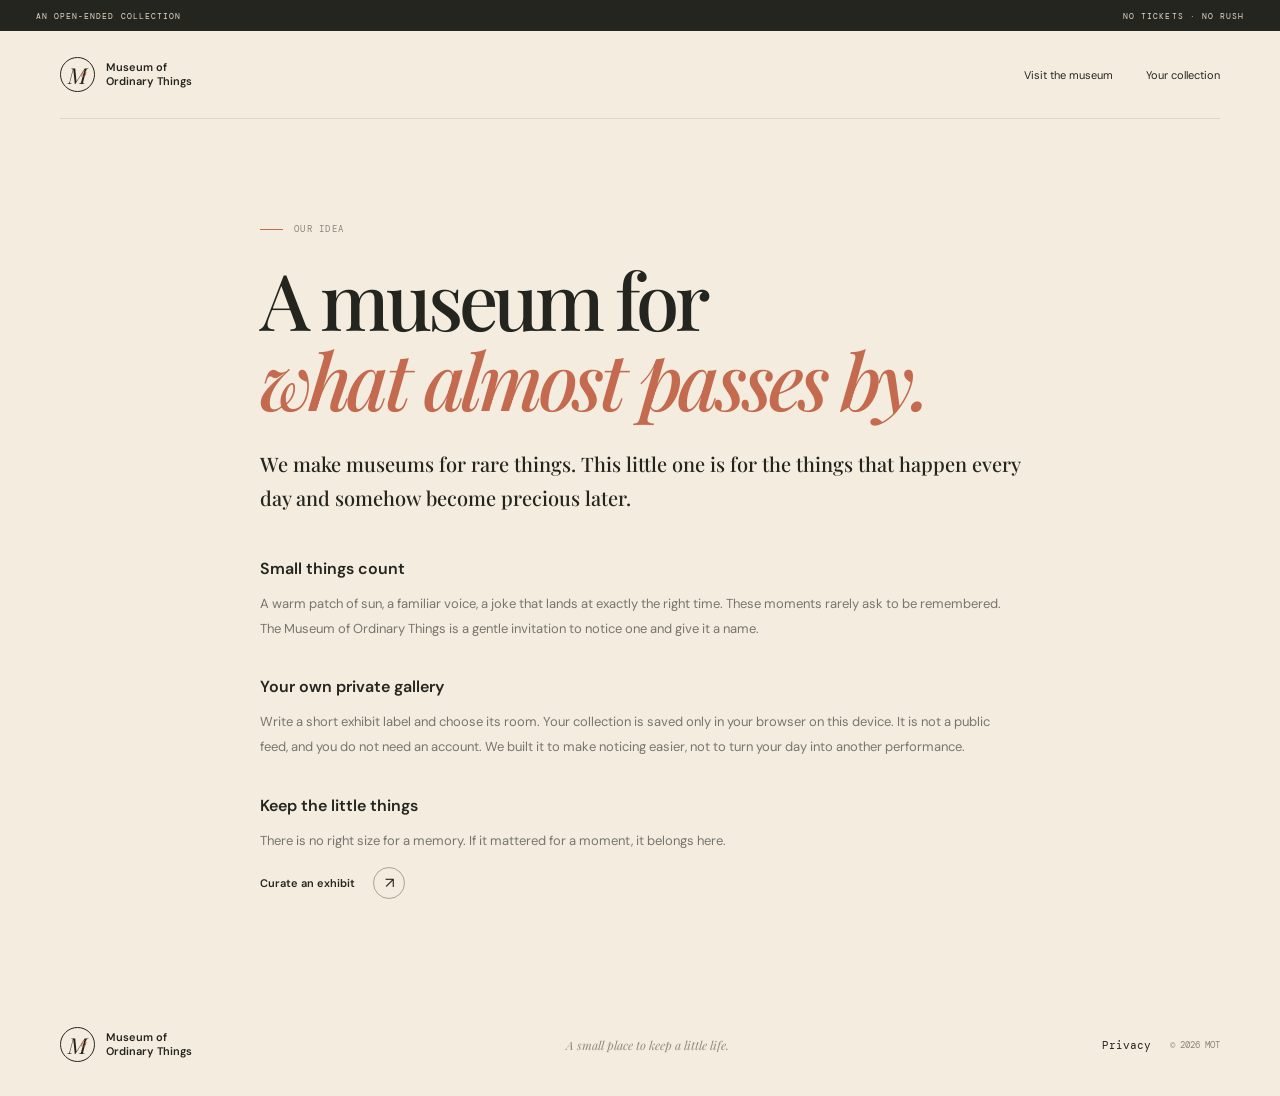
==== about.html @ a18e928d "Publish the Museum of Ordinary Things website Add the interactive museum, its supporting pages, styl" ====
<!doctype html>
<html lang="en"><head><meta charset="utf-8"><meta name="viewport" content="width=device-width, initial-scale=1"><meta name="description" content="The idea behind the Museum of Ordinary Things: a personal cabinet for life's small, easy-to-miss moments."><title>Our idea — Museum of Ordinary Things</title><link rel="stylesheet" href="styles.css"></head>
<body><div class="topline"><span>AN OPEN-ENDED COLLECTION</span><span>NO TICKETS · NO RUSH</span></div><header class="site-header wrap"><a class="brand" href="index.html"><span class="brand-symbol">M<span>o</span></span><span>Museum of<br>Ordinary Things</span></a><nav><a href="index.html#visit">Visit the museum</a><a href="index.html#collection">Your collection</a></nav></header>
<main class="content-page wrap"><p class="eyebrow"><span class="dash"></span> Our idea</p><h1>A museum for<br><em>what almost passes by.</em></h1><p class="content-lede">We make museums for rare things. This little one is for the things that happen every day and somehow become precious later.</p><h2>Small things count</h2><p>A warm patch of sun, a familiar voice, a joke that lands at exactly the right time. These moments rarely ask to be remembered. The Museum of Ordinary Things is a gentle invitation to notice one and give it a name.</p><h2>Your own private gallery</h2><p>Write a short exhibit label and choose its room. Your collection is saved only in your browser on this device. It is not a public feed, and you do not need an account. We built it to make noticing easier, not to turn your day into another performance.</p><h2>Keep the little things</h2><p>There is no right size for a memory. If it mattered for a moment, it belongs here.</p><a class="round-link" href="index.html#visit"><span>Curate an exhibit</span><b>↗</b></a></main>
<footer class="site-footer wrap"><a class="brand" href="index.html"><span class="brand-symbol">M<span>o</span></span><span>Museum of<br>Ordinary Things</span></a><p>A small place to keep a little life.</p><div class="footer-links"><a href="privacy.html">Privacy</a><span>© 2026 MOT</span></div></footer></body></html>
---- styles.css ----
@import url('https://fonts.googleapis.com/css2?family=DM+Mono:wght@400;500&family=DM+Sans:wght@400;500;600;700&family=Playfair+Display:ital,wght@0,500;0,600;1,500;1,600&display=swap');
:root{--ink:#25251f;--muted:#77766e;--cream:#f3ecdf;--paper:#faf6ed;--moss:#788466;--rust:#c36a4f;--rule:#ded6c7;--serif:'Playfair Display',Georgia,serif;--sans:'DM Sans',Arial,sans-serif;--mono:'DM Mono',monospace}
*{box-sizing:border-box}html{scroll-behavior:smooth}body{margin:0;background:var(--cream);color:var(--ink);font-family:var(--sans);-webkit-font-smoothing:antialiased}.wrap{width:min(1160px,calc(100% - 72px));margin:auto}.topline{height:31px;padding:0 36px;display:flex;justify-content:space-between;align-items:center;background:var(--ink);color:#e3dbc9;font:8px var(--mono);letter-spacing:.13em}.site-header{height:88px;display:flex;align-items:center;justify-content:space-between;border-bottom:1px solid var(--rule)}.brand{display:flex;align-items:center;gap:11px;color:var(--ink);text-decoration:none;font-size:11px;line-height:1.22;font-weight:600}.brand-symbol{height:35px;width:35px;border:1px solid var(--ink);border-radius:50%;display:grid;place-items:center;font:italic 22px var(--serif);position:relative}.brand-symbol span{font-size:12px;position:absolute;right:7px;top:6px;color:var(--rust)}nav{display:flex;gap:33px}nav a,.footer-links a{font-size:11px;text-decoration:none;color:var(--ink)}nav a:hover,.footer-links a:hover{color:var(--rust)}nav a span{font:9px var(--mono);color:var(--rust)}.sound-toggle{border:0;background:none;display:flex;align-items:center;gap:8px;color:#747267;font:9px var(--mono);letter-spacing:.07em;cursor:pointer}.sound-dot{width:7px;height:7px;border-radius:50%;background:#a09a8b}.sound-toggle[aria-pressed=true] .sound-dot{background:#84966c}.hero{min-height:650px;display:grid;grid-template-columns:.92fr 1.08fr;align-items:center;gap:55px;padding:63px 0 75px}.eyebrow{display:flex;align-items:center;gap:11px;text-transform:uppercase;letter-spacing:.14em;font:9px var(--mono);color:#898679}.dash{height:1px;width:23px;background:var(--rust);display:inline-block}.hero h1,.visit-intro h2,.collection-head h2,.closing h2,.content-page h1{font:500 clamp(58px,7vw,91px)/.96 var(--serif);letter-spacing:-.055em;margin:27px 0 22px}.hero h1 em,.visit-intro h2 em,.collection-head h2 em,.closing h2 em,.content-page h1 em{color:var(--rust);font-weight:500}.hero-lede{font:15px/1.85 var(--sans);color:var(--muted);max-width:380px;margin-bottom:34px}.round-link{display:inline-flex;align-items:center;gap:18px;color:var(--ink);text-decoration:none;font-size:11px;font-weight:600}.round-link b{width:32px;height:32px;border:1px solid #aaa493;border-radius:50%;display:grid;place-items:center;font-size:15px;font-weight:400;transition:.2s}.round-link:hover b{background:var(--ink);border-color:var(--ink);color:var(--cream);transform:translateY(2px)}.hero-stage{height:490px;background:#d8c5a6;position:relative;overflow:hidden;isolation:isolate}.hero-stage:before{content:'';position:absolute;inset:0;background:linear-gradient(90deg,#d2bc9a 1px,transparent 1px) 0 0/25% 100%,linear-gradient(#c9b18e 1px,transparent 1px) 0 0/100% 20%;opacity:.25;z-index:-1}.stage-label{position:absolute;top:20px;left:23px;right:23px;display:flex;justify-content:space-between;font:8px var(--mono);letter-spacing:.13em;color:#6f6859}.stage-label span{color:#796b57}.halo{position:absolute;width:270px;height:270px;border-radius:50%;background:#edddbf;top:73px;left:50%;transform:translateX(-50%);opacity:.8}.vase{position:absolute;bottom:104px;left:50%;transform:translateX(-50%);border-radius:43% 43% 25% 25%;z-index:2}.vase-back{height:175px;width:115px;background:#8f7657;left:44%;bottom:116px;transform:translateX(-50%) rotate(-4deg)}.vase-front{height:205px;width:145px;background:linear-gradient(110deg,#b76a4c,#d69769 60%,#bc7656);box-shadow:inset 15px 0 22px #813f2d45,15px 17px 30px #5b45302b}.vase-front:before{content:'';position:absolute;top:-9px;left:39px;width:67px;height:20px;border-radius:50%;background:#854935;box-shadow:inset 0 4px 2px #523329}.stem{position:absolute;bottom:298px;left:50%;width:2px;background:#586348;z-index:1;transform-origin:bottom}.stem-a{height:150px;transform:rotate(-20deg)}.stem-b{height:130px;transform:rotate(24deg)}.stem i{position:absolute;width:26px;height:12px;background:#81906b;border-radius:100% 0 100% 0}.stem i:nth-child(1){left:-21px;top:41px;transform:rotate(20deg)}.stem i:nth-child(2){left:2px;top:73px;transform:rotate(70deg) scaleX(-1)}.stem i:nth-child(3){left:-22px;top:103px;transform:rotate(10deg)}.stem-b i:nth-child(1){left:1px;top:47px;transform:rotate(60deg) scaleX(-1)}.stem-b i:nth-child(2){left:-23px;top:83px;transform:rotate(10deg)}.floating-note{position:absolute;top:138px;right:55px;font:italic 13px/1.5 var(--serif);color:#74654f;transform:rotate(7deg)}.stage-plinth{height:66px;position:absolute;z-index:3;bottom:44px;left:50%;transform:translateX(-50%);width:76%;background:#eee4d1;box-shadow:0 11px 15px #4c3d2821;display:flex;align-items:center;justify-content:space-between;padding:0 21px;font:8px/1.5 var(--mono);letter-spacing:.09em;color:#887b67}.stage-plinth b{font:16px var(--serif);color:#b96d52}.stage-floor{position:absolute;bottom:0;height:44px;width:100%;background:#c4ac87}.manifesto{background:#e7ddcb;padding:56px 0}.manifesto-inner{display:grid;grid-template-columns:60px 1fr 120px;align-items:center;gap:24px}.manifesto-star{font-size:30px;color:var(--rust)}.manifesto p{font:500 clamp(19px,2.4vw,27px)/1.55 var(--serif);margin:0}.manifesto p em{color:#85775f}.manifesto-aside{font:8px/1.7 var(--mono);letter-spacing:.09em;color:#8a806e;text-align:right}.visit-section{display:grid;grid-template-columns:.9fr 1.1fr;gap:110px;padding-top:126px;padding-bottom:130px}.visit-intro h2{font-size:clamp(48px,5.4vw,67px);line-height:1.02;margin:22px 0}.visit-intro>p:not(.eyebrow){font-size:13px;line-height:1.8;color:var(--muted);max-width:345px}.prompt-box{margin-top:37px;border-top:1px solid var(--rule);border-bottom:1px solid var(--rule);padding:17px 40px 17px 0;position:relative}.prompt-label{font:8px var(--mono);letter-spacing:.12em;color:#938c7e}.prompt-box p{font:italic 16px/1.55 var(--serif);margin:11px 0 1px}.prompt-box button{position:absolute;right:0;bottom:20px;border:0;background:none;font-size:21px;color:var(--rust);cursor:pointer}.entry-form{padding-top:8px}.entry-form>label,.entry-form legend{font:10px var(--mono);letter-spacing:.04em;color:#554f44;display:flex;justify-content:space-between;margin:0 0 9px}.entry-form>label span{font-size:8px;color:#aaa18e;letter-spacing:.08em}.entry-form>input,.entry-form textarea{width:100%;border:0;border-bottom:1px solid #cfc6b6;background:transparent;padding:12px 0 15px;margin:0 0 28px;outline:0;color:var(--ink);font:16px var(--serif)}.entry-form>input:focus,.entry-form textarea:focus{border-color:var(--rust)}.entry-form input::placeholder,.entry-form textarea::placeholder{color:#aaa392}.entry-form textarea{font:12px/1.7 var(--sans);resize:vertical;min-height:76px}.entry-form fieldset{border:0;margin:0 0 26px;padding:0}.entry-form legend{margin-bottom:13px}.room-options{display:flex;flex-wrap:wrap;gap:8px}.room-options label{cursor:pointer}.room-options input{position:absolute;opacity:0}.room-chip{border:1px solid #d8cfbf;border-radius:20px;padding:8px 12px;display:block;font-size:9px;color:#777064}.room-options input:checked+.room-chip{border-color:var(--ink);color:var(--ink);background:#e8dfd0}.room-options input:focus-visible+.room-chip{outline:2px solid var(--rust)}.submit-button{width:100%;border:0;background:var(--ink);color:var(--cream);padding:17px 20px;display:flex;justify-content:space-between;align-items:center;font:11px var(--sans);cursor:pointer}.submit-button:hover{background:#444237}.submit-button span{font-size:16px}.form-note{font-size:9px;color:#928c7d;line-height:1.6}.form-success{font-size:11px;color:#667452;min-height:16px}.collection-section{background:#e7ddcb;padding:87px 0 80px;min-height:380px}.collection-head{display:flex;justify-content:space-between;align-items:end;border-bottom:1px solid #d2c7b5;padding-bottom:22px}.collection-head h2{font-size:clamp(40px,5vw,57px);margin:16px 0 0}.collection-head h2 em{color:#8d7758}.collection-count{font:8px var(--mono);letter-spacing:.12em;color:#827a69}.collection-count span{font-size:15px;color:var(--rust);margin-right:5px}.empty-state{min-height:210px;display:flex;align-items:center;justify-content:center;flex-direction:column;text-align:center;color:#8b806e}.empty-state>span{font-size:25px;color:var(--rust)}.empty-state p{font:italic 17px/1.7 var(--serif)}.empty-state small{font:10px var(--sans);color:#a19886}.exhibit-grid{display:grid;grid-template-columns:repeat(3,1fr);gap:18px;padding:26px 0}.exhibit-card{background:var(--paper);min-height:190px;padding:22px;position:relative;display:flex;flex-direction:column;justify-content:space-between;animation:appear .5s both}.exhibit-card:nth-child(3n+2){transform:translateY(12px)}.exhibit-card:before{content:'✳';font-size:19px;color:var(--rust);position:absolute;right:18px;top:14px}.exhibit-card h3{font:500 23px/1.2 var(--serif);margin:23px 25px 10px 0}.exhibit-card p{font-size:11px;line-height:1.7;color:var(--muted)}.exhibit-card footer{display:flex;justify-content:space-between;align-items:center;border-top:1px solid var(--rule);padding-top:12px;font:8px var(--mono);letter-spacing:.06em;color:#948a78}.exhibit-card footer button{border:0;background:none;color:#8a7c65;cursor:pointer;font:9px var(--mono)}.collection-foot{display:flex;justify-content:space-between;align-items:center;border-top:1px solid #d2c7b5;padding-top:18px}.collection-foot p{font:italic 13px var(--serif);color:#817765}.collection-foot button{border:0;background:none;font:9px var(--mono);color:#938775;cursor:pointer;text-decoration:underline;text-underline-offset:3px}.closing{background:#25251f;color:var(--cream);padding:92px 0 100px;text-align:center;position:relative;overflow:hidden}.closing-inner{display:flex;align-items:center;flex-direction:column}.closing .eyebrow{color:#aaa28f}.closing h2{font-size:clamp(39px,5vw,62px);line-height:1.15;margin:23px 0 32px}.closing h2 em{color:#d28c6f}.light-link{color:var(--cream)}.light-link b{border-color:#817f72}.light-link:hover b{background:var(--cream);color:var(--ink);border-color:var(--cream)}.closing-star{position:absolute;right:14%;top:24%;font-size:48px;color:#514b3e}.site-footer{min-height:102px;display:flex;align-items:center;justify-content:space-between;gap:16px}.site-footer>p{font:italic 12px var(--serif);color:#938b7c}.footer-links{display:flex;align-items:center;gap:19px;font:9px var(--mono);color:#8e8779}.content-page{max-width:760px;min-height:68vh;padding:95px 0}.content-page h1{font-size:clamp(50px,7vw,78px);line-height:1.02;margin:25px 0}.content-page h2{font:600 16px var(--sans);margin:35px 0 9px}.content-page p:not(.eyebrow){font-size:13px;line-height:1.9;color:var(--muted)}.content-page .content-lede{font:500 20px/1.7 var(--serif)!important;color:var(--ink)!important;margin:28px 0 43px}.content-page .privacy-date{font:9px var(--mono)!important;color:#928b7c!important;margin-top:35px}
@keyframes appear{from{opacity:0;transform:translateY(10px)}to{opacity:1;transform:translateY(0)}}@media(max-width:800px){.wrap{width:min(100% - 40px,580px)}.topline{padding:0 20px;font-size:7px}.site-header{height:73px}nav{display:none}.hero{grid-template-columns:1fr;gap:33px;padding:65px 0 56px}.hero h1{font-size:70px}.hero-stage{height:410px}.manifesto{padding:42px 0}.manifesto-inner{grid-template-columns:30px 1fr;gap:17px}.manifesto-aside{display:none}.visit-section{grid-template-columns:1fr;gap:50px;padding-top:82px;padding-bottom:86px}.visit-intro h2{font-size:57px}.prompt-box{max-width:380px}.collection-section{padding:65px 0}.exhibit-grid{grid-template-columns:1fr 1fr;gap:12px}.exhibit-card{padding:17px;min-height:175px}.exhibit-card h3{font-size:19px}.closing{padding:73px 0}.closing-star{right:4%;top:9%;font-size:29px}.site-footer{display:grid;grid-template-columns:1fr auto;padding:22px 0}.site-footer>p{grid-row:2;margin:0}.footer-links{grid-column:2;grid-row:1/3;flex-direction:column;align-items:flex-end;gap:10px}}@media(max-width:440px){.hero h1{font-size:60px}.hero-stage{height:350px}.vase-front{transform:translateX(-50%) scale(.83);transform-origin:bottom}.vase-back{transform:translateX(-50%) scale(.85);transform-origin:bottom}.stage-plinth{bottom:34px;height:53px}.stage-floor{height:34px}.floating-note{right:20px;font-size:11px}.exhibit-grid{grid-template-columns:1fr}.exhibit-card:nth-child(3n+2){transform:none}.collection-head{align-items:flex-start;gap:15px;flex-direction:column}.collection-count{margin:0}.collection-foot{gap:12px}.content-page{padding:65px 0}}@media(prefers-reduced-motion:reduce){*,*:before,*:after{scroll-behavior:auto!important;animation-duration:.01ms!important;animation-iteration-count:1!important;transition:none!important}}
.room-warm{background:linear-gradient(140deg,#fffaf0,#f7ead3)}.room-quiet{background:linear-gradient(140deg,#f4f3ee,#e9e6db)}.room-funny{background:linear-gradient(140deg,#fbf2e9,#f3e0d0)}.room-alive{background:linear-gradient(140deg,#f1f1e3,#e2e8d6)}

.empty-state[hidden]{display:none}
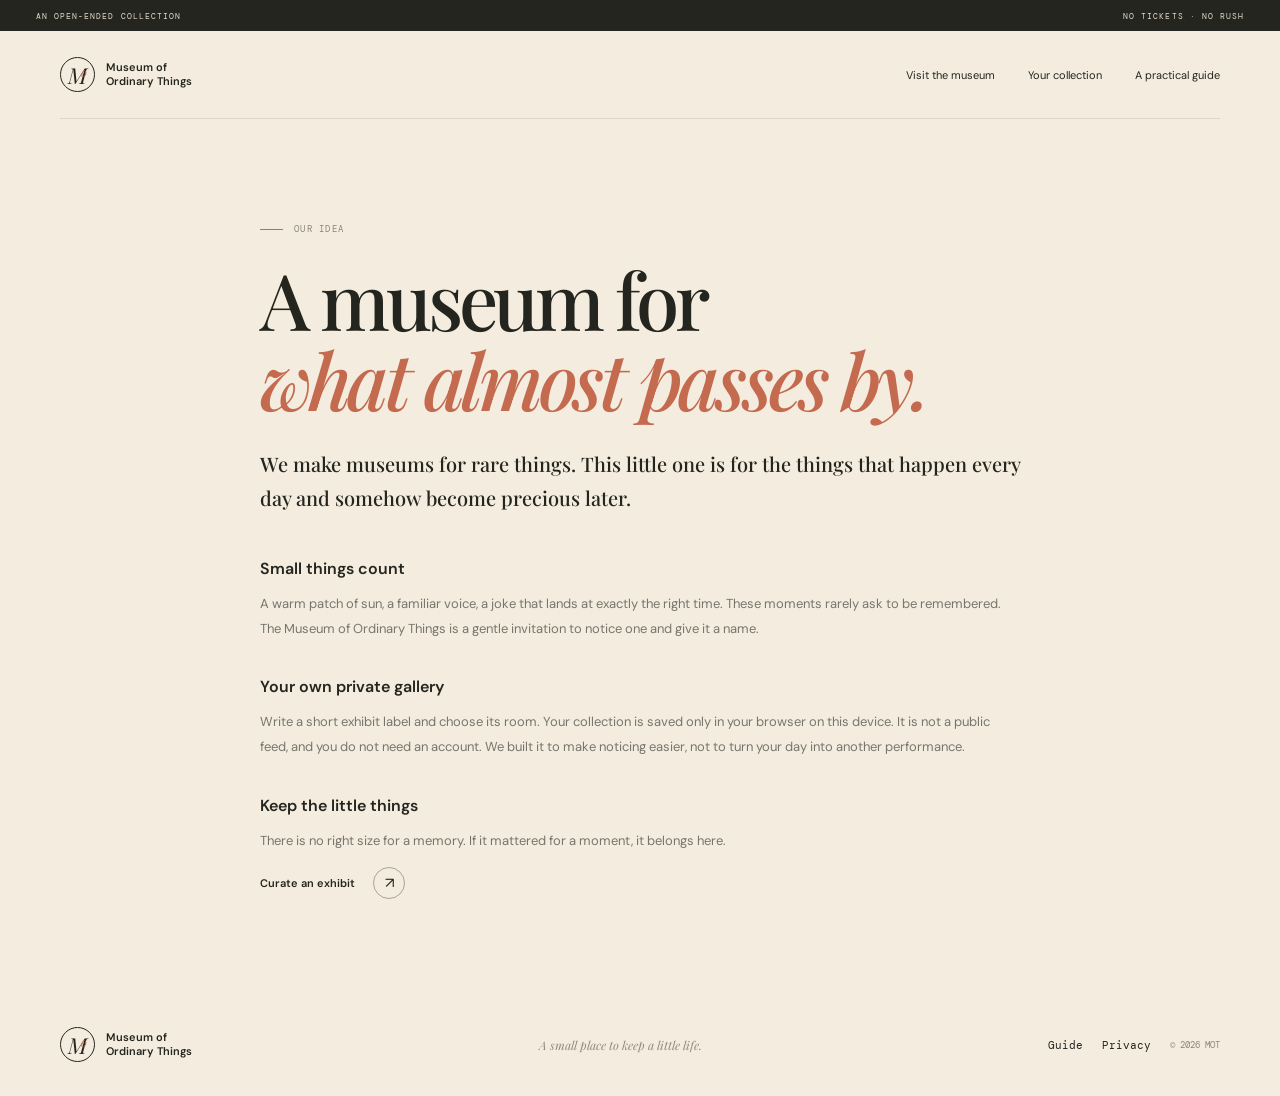
==== commit 70761f43: "Add an everyday memory guide and SEO basics Publish a practical guide to making a private digital me" ====
--- a/about.html
+++ b/about.html
@@ -1,5 +1,5 @@
 <!doctype html>
-<html lang="en"><head><meta charset="utf-8"><meta name="viewport" content="width=device-width, initial-scale=1"><meta name="description" content="The idea behind the Museum of Ordinary Things: a personal cabinet for life's small, easy-to-miss moments."><title>Our idea — Museum of Ordinary Things</title><link rel="stylesheet" href="styles.css"></head>
-<body><div class="topline"><span>AN OPEN-ENDED COLLECTION</span><span>NO TICKETS · NO RUSH</span></div><header class="site-header wrap"><a class="brand" href="index.html"><span class="brand-symbol">M<span>o</span></span><span>Museum of<br>Ordinary Things</span></a><nav><a href="index.html#visit">Visit the museum</a><a href="index.html#collection">Your collection</a></nav></header>
+<html lang="en"><head><meta charset="utf-8"><meta name="viewport" content="width=device-width, initial-scale=1"><meta name="description" content="The idea behind the Museum of Ordinary Things: a personal cabinet for life's small, easy-to-miss moments."><title>Our idea — Museum of Ordinary Things</title><link rel="canonical" href="https://harisrao2010-lab.github.io/museum-of-ordinary-things/about.html"><meta property="og:title" content="Our idea — Museum of Ordinary Things"><meta property="og:description" content="A personal cabinet for lifes small, easily missed everyday moments."><link rel="stylesheet" href="styles.css"></head>
+<body><div class="topline"><span>AN OPEN-ENDED COLLECTION</span><span>NO TICKETS · NO RUSH</span></div><header class="site-header wrap"><a class="brand" href="index.html"><span class="brand-symbol">M<span>o</span></span><span>Museum of<br>Ordinary Things</span></a><nav><a href="index.html#visit">Visit the museum</a><a href="index.html#collection">Your collection</a><a href="guide.html">A practical guide</a></nav></header>
 <main class="content-page wrap"><p class="eyebrow"><span class="dash"></span> Our idea</p><h1>A museum for<br><em>what almost passes by.</em></h1><p class="content-lede">We make museums for rare things. This little one is for the things that happen every day and somehow become precious later.</p><h2>Small things count</h2><p>A warm patch of sun, a familiar voice, a joke that lands at exactly the right time. These moments rarely ask to be remembered. The Museum of Ordinary Things is a gentle invitation to notice one and give it a name.</p><h2>Your own private gallery</h2><p>Write a short exhibit label and choose its room. Your collection is saved only in your browser on this device. It is not a public feed, and you do not need an account. We built it to make noticing easier, not to turn your day into another performance.</p><h2>Keep the little things</h2><p>There is no right size for a memory. If it mattered for a moment, it belongs here.</p><a class="round-link" href="index.html#visit"><span>Curate an exhibit</span><b>↗</b></a></main>
-<footer class="site-footer wrap"><a class="brand" href="index.html"><span class="brand-symbol">M<span>o</span></span><span>Museum of<br>Ordinary Things</span></a><p>A small place to keep a little life.</p><div class="footer-links"><a href="privacy.html">Privacy</a><span>© 2026 MOT</span></div></footer></body></html>
+<footer class="site-footer wrap"><a class="brand" href="index.html"><span class="brand-symbol">M<span>o</span></span><span>Museum of<br>Ordinary Things</span></a><p>A small place to keep a little life.</p><div class="footer-links"><a href="guide.html">Guide</a><a href="privacy.html">Privacy</a><span>© 2026 MOT</span></div></footer></body></html>
--- a/styles.css
+++ b/styles.css
@@ -4,5 +4,17 @@
 @keyframes appear{from{opacity:0;transform:translateY(10px)}to{opacity:1;transform:translateY(0)}}@media(max-width:800px){.wrap{width:min(100% - 40px,580px)}.topline{padding:0 20px;font-size:7px}.site-header{height:73px}nav{display:none}.hero{grid-template-columns:1fr;gap:33px;padding:65px 0 56px}.hero h1{font-size:70px}.hero-stage{height:410px}.manifesto{padding:42px 0}.manifesto-inner{grid-template-columns:30px 1fr;gap:17px}.manifesto-aside{display:none}.visit-section{grid-template-columns:1fr;gap:50px;padding-top:82px;padding-bottom:86px}.visit-intro h2{font-size:57px}.prompt-box{max-width:380px}.collection-section{padding:65px 0}.exhibit-grid{grid-template-columns:1fr 1fr;gap:12px}.exhibit-card{padding:17px;min-height:175px}.exhibit-card h3{font-size:19px}.closing{padding:73px 0}.closing-star{right:4%;top:9%;font-size:29px}.site-footer{display:grid;grid-template-columns:1fr auto;padding:22px 0}.site-footer>p{grid-row:2;margin:0}.footer-links{grid-column:2;grid-row:1/3;flex-direction:column;align-items:flex-end;gap:10px}}@media(max-width:440px){.hero h1{font-size:60px}.hero-stage{height:350px}.vase-front{transform:translateX(-50%) scale(.83);transform-origin:bottom}.vase-back{transform:translateX(-50%) scale(.85);transform-origin:bottom}.stage-plinth{bottom:34px;height:53px}.stage-floor{height:34px}.floating-note{right:20px;font-size:11px}.exhibit-grid{grid-template-columns:1fr}.exhibit-card:nth-child(3n+2){transform:none}.collection-head{align-items:flex-start;gap:15px;flex-direction:column}.collection-count{margin:0}.collection-foot{gap:12px}.content-page{padding:65px 0}}@media(prefers-reduced-motion:reduce){*,*:before,*:after{scroll-behavior:auto!important;animation-duration:.01ms!important;animation-iteration-count:1!important;transition:none!important}}
 .room-warm{background:linear-gradient(140deg,#fffaf0,#f7ead3)}.room-quiet{background:linear-gradient(140deg,#f4f3ee,#e9e6db)}.room-funny{background:linear-gradient(140deg,#fbf2e9,#f3e0d0)}.room-alive{background:linear-gradient(140deg,#f1f1e3,#e2e8d6)}
 
+.skip-link{position:fixed;z-index:20;top:8px;left:8px;padding:10px 14px;background:var(--ink);color:var(--cream);transform:translateY(-160%)}.skip-link:focus{transform:translateY(0)}
+:focus-visible{outline:2px solid var(--rust);outline-offset:4px}
+.menu-toggle{display:none}
+.collection-tools{display:flex;gap:18px;align-items:center;padding:0 0 8px}.collection-tools button,.restore-backup{border:0;background:none;color:#756e60;font:9px var(--mono);text-decoration:underline;text-underline-offset:3px;cursor:pointer;padding:8px 0}.restore-backup input{position:absolute;width:1px;height:1px;overflow:hidden;clip:rect(0,0,0,0);white-space:nowrap}.restore-backup:focus-within{outline:2px solid var(--rust);outline-offset:4px}.backup-note{font-size:10px;line-height:1.6;color:#928c7d;margin:0 0 4px}
+.sample-gallery[hidden]{display:none}.sample-gallery{padding:0 0 30px}.sample-heading{font:8px var(--mono);letter-spacing:.12em;color:#8a806e;margin:3px 0 13px}.sample-grid{display:grid;grid-template-columns:repeat(3,minmax(0,1fr));gap:18px}.sample-card{background:#f7f1e5;border:1px solid #d8cebd;padding:20px;min-height:160px}.sample-card>span{font:7px var(--mono);letter-spacing:.07em;color:#998d79}.sample-card h3{font:500 21px/1.2 var(--serif);margin:24px 0 9px}.sample-card p{font:11px/1.65 var(--sans);color:var(--muted);margin:0}.sample-note{font:italic 11px/1.6 var(--serif);color:#817765;margin:12px 0 0}
+.guide-prompt{font-size:11px;margin:-13px 0 20px}.guide-prompt a{color:#756e60;text-decoration-color:#b2a993;text-underline-offset:4px}.guide-prompt a:hover{color:var(--rust)}.guide-list{padding-left:22px;color:var(--muted);font-size:13px;line-height:1.9}.guide-list li{padding-left:4px}.content-page h1{max-width:740px}
+@media(max-width:800px){.site-header{position:relative}.menu-toggle{display:block;border:1px solid var(--rule);background:transparent;padding:8px 10px;color:var(--ink);font:9px var(--mono);text-transform:uppercase;letter-spacing:.08em}.site-header nav{display:none;position:absolute;z-index:10;top:calc(100% - 1px);left:0;right:0;padding:16px 20px;background:var(--paper);border:1px solid var(--rule);box-shadow:0 12px 20px #25251f12;flex-direction:column;gap:18px}.site-header nav.is-open{display:flex}.site-header nav a{font-size:13px}.sound-toggle{font-size:8px}.collection-tools{flex-wrap:wrap}}
+@media(max-width:800px){.sample-grid{grid-template-columns:1fr 1fr;gap:12px}.sample-card{padding:16px;min-height:150px}.sample-card h3{font-size:18px}}
+@media(max-width:440px){.sample-grid{grid-template-columns:1fr}.sample-card{min-height:unset}}
+
 .empty-state[hidden]{display:none}
 
+.exhibit-actions{display:flex;gap:10px}.exhibit-actions button{border:0;background:none;color:#8a7c65;cursor:pointer;font:8px var(--mono);letter-spacing:.04em;padding:3px 0}.exhibit-actions button:hover{color:var(--rust)}#collection-message{font:italic 12px var(--serif)}
+.hero-actions{display:flex;align-items:center;gap:23px;flex-wrap:wrap}.share-museum{border:0;border-bottom:1px solid #b2a993;background:none;color:#756e60;font:10px var(--mono);padding:8px 0;cursor:pointer}.share-museum:hover{color:var(--rust);border-color:var(--rust)}.share-feedback{font-size:10px;color:#7d8066;min-height:16px;margin:10px 0 0}@media(max-width:800px){.hero-actions{gap:13px}.share-museum{font-size:9px}}
